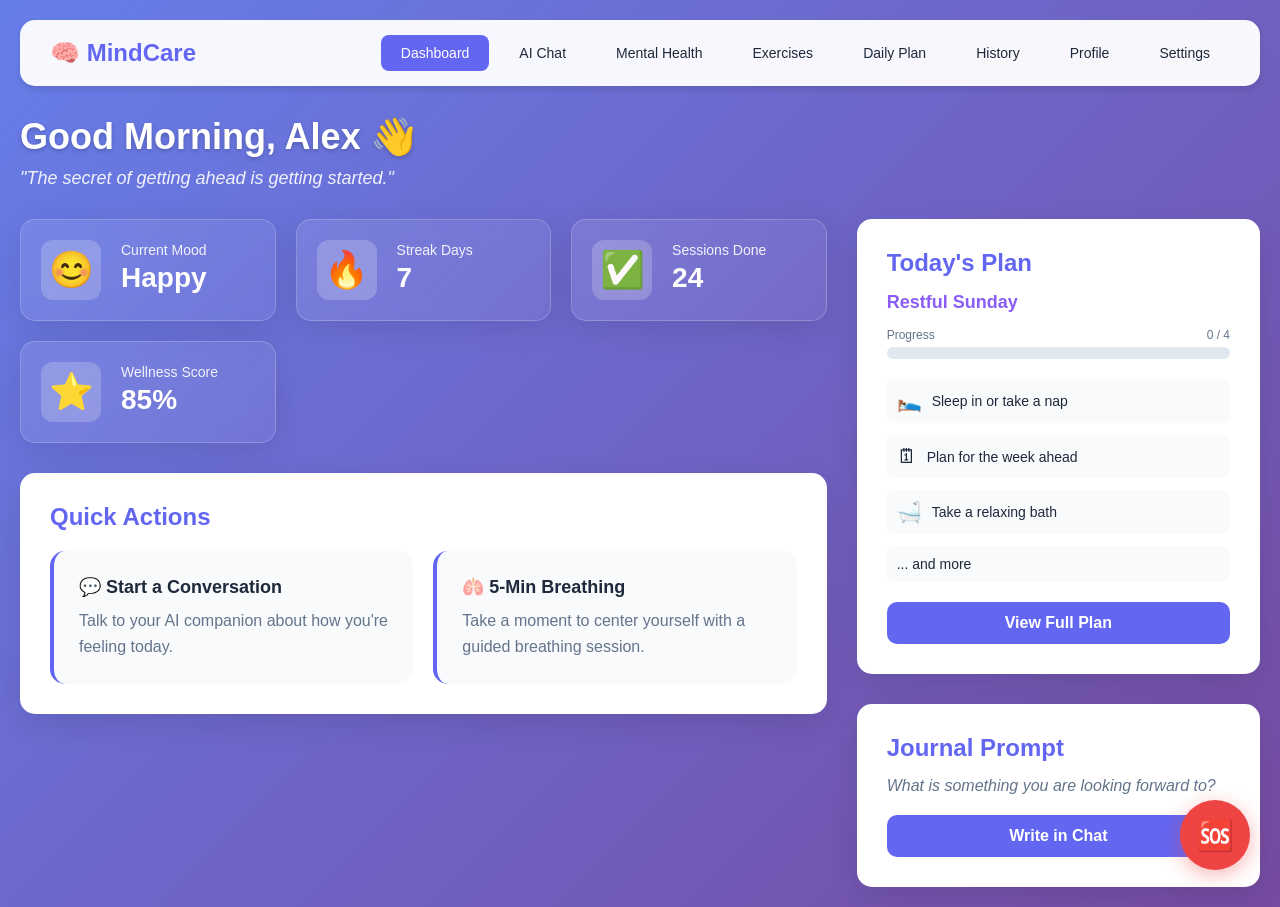
==== index.html @ 003b3bda "first commmit" ====
<!DOCTYPE html>
<html lang="en">
<head>
    <meta charset="UTF-8">
    <meta name="viewport" content="width=device-width, initial-scale=1.0">
    <title>MindCare - AI Mental Health Companion</title>
    <link rel="stylesheet" href="styles.css">
</head>
<body>
    <div class="container">
        <nav>
            <div class="logo">🧠 MindCare</div>
            <div class="nav-links">
                <button class="nav-btn active" onclick="MindCare.showPage('dashboard', this)">Dashboard</button>
                <button class="nav-btn" onclick="MindCare.showPage('chat', this)">AI Chat</button>
                <button class="nav-btn" onclick="MindCare.showPage('mental-health', this)">Mental Health</button>
                <button class="nav-btn" onclick="MindCare.showPage('exercises', this)">Exercises</button>
                <button class="nav-btn" onclick="MindCare.showPage('workout', this)">Daily Plan</button>
                <button class="nav-btn" onclick="MindCare.showPage('history', this)">History</button>
                <button class="nav-btn" onclick="MindCare.showPage('profile', this)">Profile</button>
                <button class="nav-btn" onclick="MindCare.showPage('settings', this)">Settings</button>
            </div>
        </nav>

        <div id="dashboard" class="page active">
            <div class="dashboard-header">
                <h1 id="dynamic-greeting">Welcome Back, <span id="dashboard-username">Alex</span>! 👋</h1>
                <p id="daily-quote" class="daily-quote">"The best way to predict the future is to create it."</p>
            </div>
        
            <div class="dashboard-grid">
                <div class="dashboard-main-content">
                    <div class="stats-grid">
                        <div class="stat-card">
                            <div class="stat-icon">😊</div>
                            <div>
                                <div class="stat-label">Current Mood</div>
                                <div class="stat-value">Happy</div>
                            </div>
                        </div>
                        <div class="stat-card">
                            <div class="stat-icon">🔥</div>
                            <div>
                                <div class="stat-label">Streak Days</div>
                                <div class="stat-value">7</div>
                            </div>
                        </div>
                        <div class="stat-card">
                            <div class="stat-icon">✅</div>
                            <div>
                                <div class="stat-label">Sessions Done</div>
                                <div class="stat-value">24</div>
                            </div>
                        </div>
                        <div class="stat-card">
                             <div class="stat-icon">⭐</div>
                            <div>
                                <div class="stat-label">Wellness Score</div>
                                <div class="stat-value">85%</div>
                            </div>
                        </div>
                    </div>
        
                    <div class="content-card">
                        <h2>Quick Actions</h2>
                        <div class="exercise-grid">
                            <div class="exercise-card" onclick="MindCare.showPage('chat', document.querySelector('.nav-btn[onclick*=\'chat\']'))">
                                <h3>💬 Start a Conversation</h3>
                                <p>Talk to your AI companion about how you're feeling today.</p>
                            </div>
                            <div class="exercise-card" onclick="MindCare.startBreathing()">
                                <h3>🫁 5-Min Breathing</h3>
                                <p>Take a moment to center yourself with a guided breathing session.</p>
                            </div>
                        </div>
                    </div>
                </div>
        
                <div class="dashboard-sidebar">
                    <div class="content-card" id="dashboard-plan-card">
                        <h2>Today's Plan</h2>
                        <div id="dashboard-plan-content">
                            <p>Loading your plan for today...</p>
                        </div>
                        <button class="btn" style="width: 100%; margin-top: 20px;" onclick="MindCare.showPage('workout', document.querySelector('.nav-btn[onclick*=\'workout\']'))">View Full Plan</button>
                    </div>
                    
                    <div class="content-card">
                        <h2>Journal Prompt</h2>
                        <p id="journal-prompt" style="color: var(--text-light); font-style: italic; margin-bottom: 20px;">What's one small thing that brought you joy today?</p>
                        <button class="btn" style="width: 100%;" onclick="MindCare.showPage('chat', document.querySelector('.nav-btn[onclick*=\'chat\']'))">Write in Chat</button>
                    </div>
                </div>
            </div>
        </div>

        <div id="chat" class="page">
            <div class="content-card">
                <h1>Chat with AI Companion 💭</h1>
                <div class="chat-container">
                    <div class="chat-messages" id="chatMessages">
                        <div class="message ai">
                            Hello! I'm your AI mental health companion. I'm here to listen and support you. How are you feeling today?
                        </div>
                    </div>
                    <div class="chat-input-container">
                        <input type="text" class="chat-input" id="chatInput" placeholder="Type your message..." onkeypress="MindCare.handleKeyPress(event)">
                        <button class="send-btn" onclick="MindCare.sendMessage()">Send</button>
                    </div>
                </div>
            </div>
        </div>

        <div id="mental-health" class="page">
            <div class="content-card">
                <h1>Mental Health Tracker 🧠</h1>
                
                <h2>How are you feeling today?</h2>
                <div class="mood-selector">
                    <button class="mood-btn" onclick="MindCare.selectMood(this, 'Great')" title="Great">😄</button>
                    <button class="mood-btn" onclick="MindCare.selectMood(this, 'Good')" title="Good">😊</button>
                    <button class="mood-btn" onclick="MindCare.selectMood(this, 'Okay')" title="Okay">😐</button>
                    <button class="mood-btn" onclick="MindCare.selectMood(this, 'Not Good')" title="Not Good">😔</button>
                    <button class="mood-btn" onclick="MindCare.selectMood(this, 'Terrible')" title="Terrible">😢</button>
                </div>

                <div id="moodResponse" style="margin-top: 20px; padding: 20px; background: var(--bg-light); border-radius: 10px; display: none; transition: all 0.3s;">
                    <h3 id="moodResponseTitle"></h3>
                    <p id="moodResponseText"></p>
                </div>

                <h2 style="margin-top: 40px;">Common Mental Health Issues</h2>
                <div class="exercise-grid">
                    <div class="exercise-card">
                        <h3>😰 Anxiety</h3>
                        <p>Feeling nervous, restless, or tense? Learn breathing techniques and grounding exercises to manage anxiety symptoms.</p>
                        <button class="btn" style="margin-top: 15px;" onclick="MindCare.showPage('exercises', document.querySelector('.nav-btn[onclick*=\'exercises\']'))">View Exercises</button>
                    </div>
                    <div class="exercise-card">
                        <h3>😔 Depression</h3>
                        <p>Experiencing persistent sadness or loss of interest? Discover mood-lifting activities and positive affirmations.</p>
                        <button class="btn" style="margin-top: 15px;" onclick="MindCare.showPage('exercises', document.querySelector('.nav-btn[onclick*=\'exercises\']'))">View Exercises</button>
                    </div>
                    <div class="exercise-card">
                        <h3>😣 Stress</h3>
                        <p>Feeling overwhelmed? Practice stress-reduction techniques including meditation and progressive muscle relaxation.</p>
                        <button class="btn" style="margin-top: 15px;" onclick="MindCare.showPage('exercises', document.querySelector('.nav-btn[onclick*=\'exercises\']'))">View Exercises</button>
                    </div>
                    <div class="exercise-card">
                        <h3>😴 Sleep Issues</h3>
                        <p>Trouble sleeping? Try our guided sleep meditations and learn healthy sleep hygiene habits.</p>
                        <button class="btn" style="margin-top: 15px;" onclick="MindCare.showPage('exercises', document.querySelector('.nav-btn[onclick*=\'exercises\']'))">View Exercises</button>
                    </div>
                </div>
            </div>
        </div>

        <div id="exercises" class="page">
            <div class="content-card">
                <h1>Relaxation Exercises 🧘</h1>
                <p style="color: var(--text-light); margin-bottom: 30px;">Practice these exercises to improve your mental wellbeing</p>

                <div class="exercise-grid">
                    <div class="exercise-card">
                        <h3>🫁 Deep Breathing (4-7-8)</h3>
                        <p>Inhale for 4 seconds, hold for 7 seconds, exhale for 8 seconds. Repeat 4 times to activate your parasympathetic nervous system and reduce stress.</p>
                        <button class="btn" style="margin-top: 15px;" onclick="MindCare.startBreathing()">Start Exercise</button>
                    </div>
                    <div class="exercise-card">
                        <h3>🧘 Progressive Muscle Relaxation</h3>
                        <p>Tense and relax each muscle group from toes to head. Hold tension for 5 seconds, then release. Notice the difference between tension and relaxation.</p>
                        <button class="btn" style="margin-top: 15px;" onclick="alert('Starting Progressive Muscle Relaxation...')">Start Exercise</button>
                    </div>
                    <div class="exercise-card">
                        <h3>🎵 Music Therapy</h3>
                        <p>Listen to calming music (60-80 BPM). Classical, nature sounds, or ambient music can lower cortisol levels and improve mood.</p>
                        <button class="btn" style="margin-top: 15px;" onclick="alert('Playing calming music...')">Play Music</button>
                    </div>
                    <div class="exercise-card">
                        <h3>📝 Journaling</h3>
                        <p>Write your thoughts and feelings for 10-15 minutes. Express emotions freely without judgment to gain clarity and reduce anxiety.</p>
                        <button class="btn" style="margin-top: 15px;" onclick="alert('Opening your journal...')">Open Journal</button>
                    </div>
                    <div class="exercise-card">
                        <h3>🧘‍♀ Guided Meditation</h3>
                        <p>Follow a 10-minute guided meditation focusing on mindfulness and present moment awareness. Reduces stress and improves emotional regulation.</p>
                        <button class="btn" style="margin-top: 15px;" onclick="alert('Starting Guided Meditation...')">Start Meditation</button>
                    </div>
                    <div class="exercise-card">
                        <h3>🌟 5-4-3-2-1 Grounding</h3>
                        <p>Identify 5 things you see, 4 you can touch, 3 you hear, 2 you smell, 1 you taste. Brings awareness to the present moment during anxiety.</p>
                        <button class="btn" style="margin-top: 15px;" onclick="alert('Starting 5-4-3-2-1 Grounding exercise...')">Start Exercise</button>
                    </div>
                    <div class="exercise-card">
                        <h3>🙏 Gratitude Practice</h3>
                        <p>List 3 things you're grateful for today. Regular gratitude practice increases happiness and reduces depressive symptoms.</p>
                        <button class="btn" style="margin-top: 15px;" onclick="alert('Opening Gratitude Journal...')">Write Gratitude</button>
                    </div>
                    <div class="exercise-card">
                        <h3>🚶 Walking Meditation</h3>
                        <p>Take a mindful walk focusing on each step, your breath, and surroundings. Combines physical movement with mental clarity.</p>
                        <button class="btn" style="margin-top: 15px;" onclick="alert('Starting Walking Meditation...')">Start Walking</button>
                    </div>
                    <div class="exercise-card">
                        <h3>🎨 Art Therapy</h3>
                        <p>Express emotions through drawing, coloring, or painting. No artistic skill needed - focus on the process, not the product.</p>
                        <button class="btn" style="margin-top: 15px;" onclick="alert('Opening digital canvas...')">Open Canvas</button>
                    </div>
                </div>
            </div>
        </div>

        <div id="workout" class="page">
            <div class="content-card">
                <h1>7-Day Wellness Plan 📅</h1>
                <p style="color: var(--text-light); margin-bottom: 30px;">A comprehensive daily routine for mental and physical health. Check off tasks as you complete them!</p>
        
                <div class="day-selector" id="daySelector">
                    </div>
        
                <div class="plan-content" id="planContent">
                    </div>
            </div>
        </div>
        
        <div id="history" class="page">
            <div class="content-card">
                <h1>Your Wellness Journey 📜</h1>
                <p style="color: var(--text-light); margin-bottom: 30px;">Review your logged moods, completed exercises, and chat sessions.</p>

                <div class="history-filters">
                    <button class="filter-btn active" onclick="MindCare.filterHistory('all', this)">All</button>
                    <button class="filter-btn" onclick="MindCare.filterHistory('mood', this)">Mood Entries</button>
                    <button class="filter-btn" onclick="MindCare.filterHistory('session', this)">AI Sessions</button>
                    <button class="filter-btn" onclick="MindCare.filterHistory('exercise', this)">Exercises</button>
                </div>

                <div class="history-log" id="historyLog">
                    <div class="history-item" data-category="mood">
                        <div class="history-icon">😔</div>
                        <div class="history-details">
                            <p><strong>Mood Logged:</strong> Not Good</p>
                            <p class="history-timestamp">October 3, 2025 - 8:30 PM</p>
                        </div>
                    </div>
                    <div class="history-item" data-category="exercise">
                        <div class="history-icon">🎨</div>
                        <div class="history-details">
                            <p><strong>Exercise Completed:</strong> Art Therapy</p>
                            <p class="history-timestamp">October 2, 2025 - 7:15 PM</p>
                        </div>
                    </div>
                    <div class="history-item" data-category="session">
                        <div class="history-icon">💬</div>
                        <div class="history-details">
                            <p><strong>AI Chat Session</strong></p>
                            <p class="history-timestamp">October 2, 2025 - 9:10 AM</p>
                        </div>
                    </div>
                    <div class="history-item" data-category="mood">
                        <div class="history-icon">😊</div>
                        <div class="history-details">
                            <p><strong>Mood Logged:</strong> Good</p>
                            <p class="history-timestamp">October 2, 2025 - 9:00 AM</p>
                        </div>
                    </div>
                    <div class="history-item" data-category="exercise">
                        <div class="history-icon">🫁</div>
                        <div class="history-details">
                            <p><strong>Exercise Completed:</strong> Deep Breathing</p>
                            <p class="history-timestamp">October 1, 2025 - 8:05 PM</p>
                        </div>
                    </div>
                    <div class="history-item" data-category="mood">
                        <div class="history-icon">😐</div>
                        <div class="history-details">
                            <p><strong>Mood Logged:</strong> Okay</p>
                            <p class="history-timestamp">October 1, 2025 - 1:20 PM</p>
                        </div>
                    </div>
                    <div class="history-item" data-category="session">
                        <div class="history-icon">💬</div>
                        <div class="history-details">
                            <p><strong>AI Chat Session</strong></p>
                            <p class="history-timestamp">September 30, 2025 - 10:00 PM</p>
                        </div>
                    </div>
                </div>
            </div>
        </div>

        <div id="profile" class="page">
             <div class="content-card">
                 <h1>Your Wellness Profile ✨</h1>
                 <div class="profile-grid">
                        <div class="profile-left-column">
                            <div class="profile-card profile-main">
                                <div class="profile-avatar-wrapper" onclick="MindCare.openModal('avatarModal')">
                                    <div class="profile-avatar" id="profileAvatar">A</div>
                                </div>
                                <div class="editable-container">
                                    <h2 id="profile-name-container"><span id="profile-name">Alex Doe</span></h2>
                                    <span class="edit-icon" onclick="MindCare.toggleEdit('profile-name')">✏</span>
                                </div>
                                <div class="editable-container">
                                    <p id="profile-status-container"><span id="profile-status">"Striving for balance and peace."</span></p>
                                    <span class="edit-icon" onclick="MindCare.toggleEdit('profile-status')">✏</span>
                                </div>
                            </div>
                            <div class="profile-card">
                                 <h3>My Wellness Goals</h3>
                                 <ul class="goal-list" id="goalList">
                                 </ul>
                                 <div class="goal-input-container">
                                     <input type="text" id="newGoalInput" class="editable-input" placeholder="Add a new goal...">
                                     <button id="addGoalBtn" onclick="MindCare.addGoal()">Add</button>
                                 </div>
                            </div>
                        </div>
                        <div class="profile-right-column">
                             <div class="profile-card">
                                 <h3>Statistics</h3>
                                 <div class="profile-stats">
                                     <div class="stat-item">
                                         <div class="icon">🔥</div>
                                         <div class="value">7 Days</div>
                                         <div class="label">Current Streak</div>
                                     </div>
                                     <div class="stat-item">
                                         <div class="icon">✅</div>
                                         <div class="value">24</div>
                                         <div class="label">Sessions Done</div>
                                     </div>
                                     <div class="stat-item">
                                         <div class="icon">⭐</div>
                                         <div class="value">85%</div>
                                         <div class="label">Wellness Score</div>
                                     </div>
                                     <div class="stat-item">
                                         <div class="icon">📅</div>
                                         <div class="value">Jul 2025</div>
                                         <div class="label">Member Since</div>
                                     </div>
                                 </div>
                             </div>
                             <div class="profile-card">
                                 <h3>Mood Trend (Last 7 Days)</h3>
                                 <div class="mood-chart-container">
                                     <div class="mood-chart-bar"><div style="height: 80%;"></div><span class="label">Mon</span></div>
                                     <div class="mood-chart-bar"><div style="height: 60%;"></div><span class="label">Tue</span></div>
                                     <div class="mood-chart-bar"><div style="height: 70%;"></div><span class="label">Wed</span></div>
                                     <div class="mood-chart-bar"><div style="height: 90%;"></div><span class="label">Thu</span></div>
                                     <div class="mood-chart-bar"><div style="height: 50%;"></div><span class="label">Fri</span></div>
                                     <div class="mood-chart-bar"><div style="height: 75%;"></div><span class="label">Sat</span></div>
                                     <div class="mood-chart-bar"><div style="height: 85%;"></div><span class="label">Sun</span></div>
                                 </div>
                             </div>
                             <div class="profile-card">
                                 <h3>Achievements</h3>
                                 <div class="achievements-grid">
                                     <div class="achievement" title="Completed your first session!">
                                         <div class="icon">🎉</div>
                                         <div class="label">First Step</div>
                                     </div>
                                     <div class="achievement" title="Maintained a 7-day streak!">
                                         <div class="icon">🔥</div>
                                         <div class="label">On Fire</div>
                                     </div>
                                     <div class="achievement" title="Completed 10 meditation exercises">
                                         <div class="icon">🧘</div>
                                         <div class="label">Zen Master</div>
                                     </div>
                                     <div class="achievement locked" title="Log your mood for 30 days straight">
                                         <div class="icon">📅</div>
                                         <div class="label">Consistent</div>
                                     </div>
                                     <div class="achievement locked" title="Chat with the AI 25 times">
                                         <div class="icon">💬</div>
                                         <div class="label">Chatterbox</div>
                                     </div>
                                 </div>
                             </div>
                        </div>
                 </div>
             </div>
        </div>

        <div id="settings" class="page">
            <div class="content-card">
                <h1>Settings ⚙</h1>

                <div class="settings-section">
                    <h2>Appearance</h2>
                    <div class="setting-item">
                        <span>Dark Mode</span>
                        <div id="darkModeToggle" class="toggle-switch"></div>
                    </div>
                </div>

                <div class="settings-section">
                    <h2>Notifications</h2>
                    <div class="setting-item">
                        <span>Daily Reminders</span>
                        <div class="toggle-switch active"></div>
                    </div>
                    <div class="setting-item">
                        <span>Weekly Summary</span>
                        <div class="toggle-switch"></div>
                    </div>
                    <div class="setting-item">
                        <span>Mood Check-ins</span>
                        <div class="toggle-switch active"></div>
                    </div>
                </div>

                <div class="settings-section">
                    <h2>Account</h2>
                    <div class="setting-item">
                        <a href="#" class="btn">Change Password</a>
                        <a href="#" class="btn btn-danger">Delete Account</a>
                    </div>
                </div>
            </div>
        </div>
    </div>

    <button class="emergency-btn" onclick="MindCare.openModal('emergencyModal')">🆘</button>

    <div id="emergencyModal" class="modal">
        <div class="modal-content">
            <button class="modal-close" onclick="MindCare.closeModal('emergencyModal')">&times;</button>
            <h2>Emergency Contacts</h2>
            <p style="color: var(--text-light);">If you are in a crisis, please reach out to a professional immediately.</p>
            <div class="contact-list">
                <div class="contact-item">
                    <span>National Suicide Prevention Lifeline</span>
                    <a href="tel:988" class="btn">Call 988</a>
                </div>
                <div class="contact-item">
                    <span>Crisis Text Line</span>
                    <a href="sms:741741" class="btn">Text HOME to 741741</a>
                </div>
                <div class="contact-item">
                    <span>Your Emergency Contact</span>
                    <a href="tel:123-456-7890" class="btn btn-secondary">Call Jane Doe</a>
                </div>
            </div>
            <button class="btn btn-danger" onclick="MindCare.closeModal('emergencyModal')">I'm Okay, Close This</button>
        </div>
    </div>

    <div id="breathingModal" class="modal">
        <div class="modal-content">
            <button class="modal-close" onclick="MindCare.closeBreathingModal()">&times;</button>
            <h2>Guided Breathing</h2>
            <div class="breathing-circle">
                <span id="breathingText">Get Ready...</span>
            </div>
            <div class="breathing-instruction" id="breathingInstruction">
                Follow the animation to guide your breath.
            </div>
        </div>
    </div>

    <div id="avatarModal" class="modal">
        <div class="modal-content">
            <button class="modal-close" onclick="MindCare.closeModal('avatarModal')">&times;</button>
            <h2 style="color:var(--primary)">Choose Your Avatar</h2>
            <div class="avatar-selector">
                <span class="avatar-option" onclick="MindCare.selectAvatar('😊')">😊</span>
                <span class="avatar-option" onclick="MindCare.selectAvatar('😎')">😎</span>
                <span class="avatar-option" onclick="MindCare.selectAvatar('🧘')">🧘</span>
                <span class="avatar-option" onclick="MindCare.selectAvatar('✨')">✨</span>
                <span class="avatar-option" onclick="MindCare.selectAvatar('🚀')">🚀</span>
                <span class="avatar-option" onclick="MindCare.selectAvatar('❤')">❤</span>
                <span class="avatar-option" onclick="MindCare.selectAvatar('🧠')">🧠</span>
                <span class="avatar-option" onclick="MindCare.selectAvatar('A')">A</span>
            </div>
        </div>
    </div>

    <script src="app.js"></script>
</body>
</html>
---- styles.css ----
* {
    margin: 0;
    padding: 0;
    box-sizing: border-box;
}

:root {
    --primary: #6366f1;
    --primary-dark: #4f46e5;
    --secondary: #8b5cf6;
    --bg-light: #f8fafc;
    --bg-white: #ffffff;
    --text-dark: #1e293b;
    --text-light: #64748b;
    --border: #e2e8f0;
    --success: #10b981;
    --warning: #f59e0b;
    --danger: #ef4444;
}

body {
    font-family: 'Segoe UI', Tahoma, Geneva, Verdana, sans-serif;
    background: linear-gradient(135deg, #667eea 0%, #764ba2 100%);
    min-height: 100vh;
    color: var(--text-dark);
    transition: background 0.3s ease-in-out;
}

/* --- Dark Mode Styles --- */
body.dark-mode {
    --bg-light: #1e293b;
    --bg-white: #334155;
    --text-dark: #f8fafc;
    --text-light: #94a3b8;
    --border: #475569;
    background: linear-gradient(135deg, #1e2749 0%, #2a1d44 100%);
}

body.dark-mode nav {
    background: rgba(30, 41, 59, 0.9);
}

body.dark-mode .content-card,
body.dark-mode .message.ai,
body.dark-mode .chat-input-container,
body.dark-mode .mood-btn,
body.dark-mode .history-icon,
body.dark-mode .activity-list li,
body.dark-mode .modal-content,
body.dark-mode .profile-card,
body.dark-mode .achievement,
body.dark-mode .goal-item,
body.dark-mode .goal-input-container,
body.dark-mode .avatar-option,
body.dark-mode .mood-chart-bar > div {
    background: var(--bg-white);
}
/* --- End Dark Mode Styles --- */


.container {
    max-width: 1400px;
    margin: 0 auto;
    padding: 20px;
}

/* Navigation */
nav {
    background: rgba(255, 255, 255, 0.95);
    backdrop-filter: blur(10px);
    padding: 15px 30px;
    border-radius: 15px;
    margin-bottom: 30px;
    box-shadow: 0 4px 6px rgba(0, 0, 0, 0.1);
    display: flex;
    justify-content: space-between;
    align-items: center;
    flex-wrap: wrap;
    transition: background 0.3s;
}

.logo {
    font-size: 24px;
    font-weight: bold;
    color: var(--primary);
    display: flex;
    align-items: center;
    gap: 10px;
}

.nav-links {
    display: flex;
    gap: 10px;
    flex-wrap: wrap;
}

.nav-btn {
    padding: 10px 20px;
    background: transparent;
    border: none;
    border-radius: 8px;
    cursor: pointer;
    font-size: 14px;
    transition: all 0.3s;
    color: var(--text-dark);
}

.nav-btn:hover, .nav-btn.active {
    background: var(--primary);
    color: white;
}

/* Page Content */
.page {
    display: none;
    animation: fadeIn 0.5s;
}

.page.active {
    display: block;
}

@keyframes fadeIn {
    from { opacity: 0; transform: translateY(20px); }
    to { opacity: 1; transform: translateY(0); }
}

.content-card {
    background: white;
    border-radius: 15px;
    padding: 30px;
    box-shadow: 0 10px 30px rgba(0, 0, 0, 0.1);
    margin-bottom: 20px;
    transition: background 0.3s;
}

.content-card h1 {
    color: var(--primary);
    margin-bottom: 20px;
    font-size: 32px;
}

h2 {
    color: var(--primary);
    margin-bottom: 15px;
    font-size: 24px;
}

h3 {
    color: var(--text-dark);
    margin-bottom: 10px;
    font-size: 18px;
}

/* --- NEW & UPDATED Dashboard Styles --- */
.dashboard-header {
    margin-bottom: 30px;
}
#dynamic-greeting {
    color: var(--bg-white);
    font-size: 36px;
    font-weight: 700;
    text-shadow: 0 2px 4px rgba(0,0,0,0.2);
}
.daily-quote {
    color: var(--bg-white);
    opacity: 0.9;
    font-size: 18px;
    margin-top: 10px;
    font-style: italic;
}
.dashboard-grid {
    display: grid;
    grid-template-columns: 2fr 1fr;
    gap: 30px;
}
.dashboard-main-content {
    display: flex;
    flex-direction: column;
    gap: 30px;
}
.dashboard-sidebar {
    display: flex;
    flex-direction: column;
    gap: 30px;
}
/* No margin on the last card in sidebar */
.dashboard-sidebar .content-card {
    margin-bottom: 0;
}

.stats-grid {
    display: grid;
    grid-template-columns: repeat(auto-fit, minmax(200px, 1fr));
    gap: 20px;
}

.stat-card {
    display: flex;
    align-items: center;
    gap: 20px;
    color: white;
    padding: 20px;
    border-radius: 15px;
    background: linear-gradient(135deg, rgba(255,255,255,0.1), rgba(255,255,255,0.05));
    backdrop-filter: blur(10px);
    border: 1px solid rgba(255,255,255,0.2);
    box-shadow: 0 8px 32px 0 rgba(0,0,0,0.1);
}
.stat-icon {
    font-size: 36px;
    background: rgba(255,255,255,0.2);
    width: 60px;
    height: 60px;
    border-radius: 12px;
    display: flex;
    align-items: center;
    justify-content: center;
    flex-shrink: 0;
}
.stat-value {
    font-size: 28px;
    font-weight: bold;
    margin: 4px 0;
}
.stat-label {
    font-size: 14px;
    opacity: 0.9;
}
    
#dashboard-plan-content h3 {
    font-size: 18px;
    color: var(--secondary);
    margin: 0 0 15px 0;
}
.dashboard-task-list {
    list-style: none;
    padding: 0;
    display: flex;
    flex-direction: column;
    gap: 12px;
}
.dashboard-task-item {
    display: flex;
    align-items: center;
    gap: 10px;
    padding: 10px;
    background: var(--bg-light);
    border-radius: 8px;
    font-size: 14px;
    color: var(--text-dark);
}
.dashboard-task-item.completed {
    opacity: 0.6;
    text-decoration: line-through;
}
.dashboard-task-item .icon {
    font-size: 20px;
}
/* --- END NEW Dashboard Styles --- */

/* Chat Interface */
.chat-container {
    height: 500px;
    display: flex;
    flex-direction: column;
    background: var(--bg-light);
    border-radius: 15px;
    overflow: hidden;
    transition: background 0.3s;
}

.chat-messages {
    flex: 1;
    overflow-y: auto;
    padding: 20px;
    display: flex;
    flex-direction: column;
    gap: 15px;
}

.message {
    max-width: 70%;
    padding: 15px;
    border-radius: 15px;
    animation: slideIn 0.3s;
}

@keyframes slideIn {
    from { opacity: 0; transform: translateX(-20px); }
    to { opacity: 1; transform: translateX(0); }
}

.message.user {
    align-self: flex-end;
    background: var(--primary);
    color: white;
    border-bottom-right-radius: 5px;
}

.message.ai {
    align-self: flex-start;
    background: white;
    color: var(--text-dark);
    border-bottom-left-radius: 5px;
    box-shadow: 0 2px 4px rgba(0, 0, 0, 0.1);
    transition: background 0.3s, color 0.3s;
}

.chat-input-container {
    padding: 20px;
    background: white;
    border-top: 1px solid var(--border);
    display: flex;
    gap: 10px;
    transition: background 0.3s, border-color 0.3s;
}

.chat-input {
    flex: 1;
    padding: 12px;
    border: 2px solid var(--border);
    border-radius: 10px;
    font-size: 14px;
    outline: none;
    transition: all 0.3s;
    background: transparent;
    color: var(--text-dark);
}

.chat-input:focus {
    border-color: var(--primary);
}

.send-btn {
    padding: 12px 30px;
    background: var(--primary);
    color: white;
    border: none;
    border-radius: 10px;
    cursor: pointer;
    font-weight: bold;
    transition: all 0.3s;
}

.send-btn:hover {
    background: var(--primary-dark);
    transform: scale(1.05);
}

/* Mood Tracker */
.mood-selector {
    display: flex;
    justify-content: space-around;
    margin: 20px 0;
    flex-wrap: wrap;
    gap: 15px;
}

.mood-btn {
    padding: 15px 25px;
    font-size: 40px;
    background: white;
    border: 3px solid var(--border);
    border-radius: 50%;
    cursor: pointer;
    transition: all 0.3s;
    width: 80px;
    height: 80px;
    display: flex;
    align-items: center;
    justify-content: center;
}

.mood-btn:hover {
    transform: scale(1.1);
    border-color: var(--primary);
}

.mood-btn.selected {
    border-color: var(--primary);
    background: var(--primary);
    transform: scale(1.1);
}
    
/* Exercises */
.exercise-grid {
    display: grid;
    grid-template-columns: repeat(auto-fit, minmax(300px, 1fr));
    gap: 20px;
    margin-top: 20px;
}

.exercise-card {
    background: var(--bg-light);
    padding: 25px;
    border-radius: 15px;
    border-left: 4px solid var(--primary);
    transition: all 0.3s;
    cursor: pointer;
}

.exercise-card:hover {
    transform: translateY(-5px);
    box-shadow: 0 5px 15px rgba(0, 0, 0, 0.1);
}

.exercise-card h3 {
    margin-bottom: 10px;
}

.exercise-card p {
    color: var(--text-light);
    line-height: 1.6;
}

/* --- UPDATED Interactive Workout Plan --- */
.day-selector {
    display: flex;
    justify-content: center;
    gap: 10px;
    margin-bottom: 25px;
    flex-wrap: wrap;
}

.day-btn {
    padding: 10px 15px;
    font-size: 14px;
    font-weight: 600;
    border: 2px solid var(--border);
    background: var(--bg-light);
    color: var(--text-dark);
    border-radius: 8px;
    cursor: pointer;
    transition: all 0.3s ease;
}

.day-btn:hover {
    border-color: var(--primary);
    color: var(--primary);
}

.day-btn.active {
    background: var(--primary);
    border-color: var(--primary);
    color: white;
    transform: translateY(-2px);
    box-shadow: 0 4px 10px rgba(99, 102, 241, 0.3);
}

.day-plan {
    display: none;
    animation: fadeIn 0.5s;
}

.day-plan.active {
    display: block;
}

.day-plan h3 {
    text-align: center;
    margin-bottom: 10px;
    color: var(--secondary);
    font-size: 22px;
}

.progress-container {
    margin-bottom: 20px;
}

.progress-label {
    display: flex;
    justify-content: space-between;
    font-size: 12px;
    color: var(--text-light);
    margin-bottom: 5px;
}

.progress-bar {
    width: 100%;
    height: 12px;
    background: var(--border);
    border-radius: 6px;
    overflow: hidden;
}

.progress-bar-fill {
    width: 0%;
    height: 100%;
    background: linear-gradient(90deg, var(--primary), var(--secondary));
    border-radius: 6px;
    transition: width 0.5s ease-in-out;
}

.interactive-activity-list {
    list-style: none;
    padding: 0;
}

.interactive-activity-list li {
    display: flex;
    align-items: center;
    gap: 15px;
    padding: 15px;
    background: var(--bg-light);
    border-radius: 10px;
    margin-bottom: 10px;
    transition: all 0.3s ease;
    border-left: 4px solid transparent;
}

body.dark-mode .interactive-activity-list li {
    background: var(--bg-white);
}

.interactive-activity-list li.completed {
    opacity: 0.6;
    border-left-color: var(--success);
}

.interactive-activity-list li.completed label {
    text-decoration: line-through;
    color: var(--text-light);
}

.activity-checkbox {
    width: 20px;
    height: 20px;
    accent-color: var(--primary);
    flex-shrink: 0;
    cursor: pointer;
}

.activity-details {
    flex-grow: 1;
    display: flex;
    justify-content: space-between;
    align-items: center;
    flex-wrap: wrap;
    gap: 10px;
}

.activity-details label {
    color: var(--text-dark);
    font-size: 16px;
    cursor: pointer;
    display: flex;
    align-items: center;
}

.activity-details .icon {
    font-size: 22px;
    margin-right: 10px;
}

.activity-duration {
    font-size: 14px;
    color: var(--text-light);
    background: var(--border);
    padding: 4px 8px;
    border-radius: 6px;
    flex-shrink: 0;
}

body.dark-mode .activity-duration {
    background: #475569;
}

/* History Page */
.history-filters {
    display: flex;
    gap: 10px;
    margin-bottom: 25px;
    flex-wrap: wrap;
}

.filter-btn {
    padding: 10px 20px;
    background: var(--bg-light);
    border: 2px solid var(--border);
    color: var(--text-dark);
    border-radius: 8px;
    cursor: pointer;
    font-size: 14px;
    transition: all 0.3s;
}
    
.filter-btn:hover {
    border-color: var(--primary);
    color: var(--primary);
}

.filter-btn.active {
    background: var(--primary);
    color: white;
    border-color: var(--primary);
}

.history-log {
    display: grid;
    gap: 15px;
}

.history-item {
    display: flex;
    align-items: center;
    gap: 20px;
    padding: 20px;
    background: var(--bg-light);
    border-radius: 10px;
    transition: opacity 0.3s ease-in-out;
}

.history-icon {
    font-size: 28px;
    background: white;
    width: 60px;
    height: 60px;
    border-radius: 50%;
    display: flex;
    align-items: center;
    justify-content: center;
    box-shadow: 0 2px 4px rgba(0,0,0,0.05);
    transition: background 0.3s;
}

.history-details p {
    margin: 0;
}

.history-details .history-timestamp {
    font-size: 12px;
    color: var(--text-light);
    margin-top: 4px;
}

/* --- Updated Profile Page Styles --- */
.profile-grid {
    display: grid;
    grid-template-columns: repeat(auto-fit, minmax(350px, 1fr));
    gap: 30px;
}

.profile-card {
    background: var(--bg-light);
    border-radius: 15px;
    padding: 25px;
}
    
.profile-main {
    text-align: center;
    margin-bottom: 20px;
}

.profile-avatar-wrapper {
    position: relative;
    width: 120px;
    height: 120px;
    margin: 0 auto 20px;
    cursor: pointer;
}

.profile-avatar {
    width: 100%;
    height: 100%;
    background: linear-gradient(135deg, var(--primary), var(--secondary));
    border-radius: 50%;
    display: flex;
    align-items: center;
    justify-content: center;
    font-size: 48px;
    color: white;
    transition: transform 0.3s;
}

.profile-avatar-wrapper:hover .profile-avatar {
    transform: scale(1.05);
}

.profile-avatar-wrapper::after {
    content: '✏';
    position: absolute;
    bottom: 5px;
    right: 5px;
    width: 30px;
    height: 30px;
    background: white;
    border-radius: 50%;
    display: flex;
    align-items: center;
    justify-content: center;
    font-size: 16px;
    box-shadow: 0 2px 4px rgba(0,0,0,0.1);
    opacity: 0;
    transition: opacity 0.3s;
}

.profile-avatar-wrapper:hover::after {
    opacity: 1;
}
    
.editable-container {
    display: flex;
    align-items: center;
    justify-content: center;
    gap: 10px;
}
    
.edit-icon {
    cursor: pointer;
    color: var(--text-light);
    font-size: 16px;
    transition: color 0.3s;
}
    
.edit-icon:hover {
    color: var(--primary);
}
    
.editable-input {
    font-size: inherit;
    font-weight: inherit;
    color: var(--text-dark);
    background: rgba(128, 128, 128, 0.1);
    border: 1px solid var(--border);
    border-radius: 5px;
    padding: 5px;
    text-align: center;
}
    
#profile-name { font-size: 28px; font-weight: bold; color: var(--text-dark); margin-bottom: 5px; }
#profile-status { font-size: 16px; color: var(--text-light); }

.profile-stats {
    display: grid;
    grid-template-columns: 1fr 1fr;
    gap: 15px;
    margin-top: 20px;
}
    
.stat-item {
    text-align: center;
}
    
.stat-item .icon { font-size: 24px; color: var(--primary); }
.stat-item .value { font-size: 20px; font-weight: bold; color: var(--text-dark); }
.stat-item .label { font-size: 12px; color: var(--text-light); }
    
.achievements-grid {
    display: grid;
    grid-template-columns: repeat(auto-fit, minmax(80px, 1fr));
    gap: 15px;
}
    
.achievement {
    text-align: center;
    padding: 15px;
    background: white;
    border-radius: 10px;
}
    
.achievement .icon { font-size: 32px; }
.achievement .label { font-size: 12px; margin-top: 5px; color: var(--text-light); }
.achievement.locked { filter: grayscale(1); opacity: 0.6; }
    
.mood-chart-container {
    display: flex;
    justify-content: space-around;
    align-items: flex-end;
    height: 120px;
    padding: 10px;
}
    
.mood-chart-bar {
    width: 30px;
    text-align: center;
}
    
.mood-chart-bar > div {
    background: var(--primary);
    border-radius: 5px 5px 0 0;
    transition: height 0.5s ease-out;
}
    
.mood-chart-bar .label {
    font-size: 12px;
    color: var(--text-light);
    margin-top: 5px;
}

.goal-list { list-style: none; padding: 0; }
.goal-item {
    display: flex;
    align-items: center;
    gap: 10px;
    padding: 12px;
    margin-bottom: 8px;
    background: white;
    border-radius: 8px;
}
.goal-item input[type="checkbox"] { width: 20px; height: 20px; accent-color: var(--primary); }
.goal-item label { flex: 1; color: var(--text-dark); }
.goal-item.completed label { text-decoration: line-through; color: var(--text-light); }
.goal-input-container {
    display: flex;
    gap: 10px;
    margin-top: 20px;
}
#newGoalInput {
    flex: 1; padding: 10px; border: 2px solid var(--border);
    border-radius: 8px; background: transparent; color: var(--text-dark);
}
#addGoalBtn {
    padding: 10px 15px; background: var(--primary); color: white; border: none;
    border-radius: 8px; cursor: pointer; font-weight: bold;
}
    
.avatar-selector {
    display: flex;
    flex-wrap: wrap;
    gap: 15px;
    justify-content: center;
    margin-top: 20px;
}
    
.avatar-option {
    font-size: 40px;
    cursor: pointer;
    padding: 10px;
    border-radius: 50%;
    transition: transform 0.2s, background-color 0.2s;
}
    
.avatar-option:hover {
    transform: scale(1.2);
    background-color: var(--bg-light);
}
/* --- End Profile Page Styles --- */

/* Settings */
.settings-section {
    margin-bottom: 30px;
}

.setting-item {
    display: flex;
    justify-content: space-between;
    align-items: center;
    padding: 20px;
    background: var(--bg-light);
    border-radius: 10px;
    margin-bottom: 15px;
}

.toggle-switch {
    position: relative;
    width: 60px;
    height: 30px;
    background: var(--border);
    border-radius: 15px;
    cursor: pointer;
    transition: all 0.3s;
}

.toggle-switch.active {
    background: var(--primary);
}

.toggle-switch::after {
    content: '';
    position: absolute;
    width: 24px;
    height: 24px;
    background: white;
    border-radius: 50%;
    top: 3px;
    left: 3px;
    transition: all 0.3s;
}

.toggle-switch.active::after {
    left: 33px;
}

/* Buttons */
.btn {
    padding: 12px 30px;
    background: var(--primary);
    color: white;
    border: none;
    border-radius: 10px;
    cursor: pointer;
    font-size: 16px;
    font-weight: 600;
    transition: all 0.3s;
    display: inline-block;
    text-align: center;
}

.btn:hover {
    background: var(--primary-dark);
    transform: translateY(-2px);
    box-shadow: 0 5px 15px rgba(99, 102, 241, 0.3);
}

.btn-secondary {
    background: var(--text-light);
}

.btn-secondary:hover {
    background: var(--text-dark);
}

.btn-danger {
    background: var(--danger);
}

.btn-danger:hover {
    background: #dc2626;
}

/* Emergency Contact Button */
.emergency-btn {
    position: fixed;
    bottom: 30px;
    right: 30px;
    width: 70px;
    height: 70px;
    background: var(--danger);
    color: white;
    border: none;
    border-radius: 50%;
    font-size: 30px;
    cursor: pointer;
    box-shadow: 0 5px 20px rgba(239, 68, 68, 0.4);
    transition: all 0.3s;
    z-index: 1000;
    display: flex;
    align-items: center;
    justify-content: center;
}

.emergency-btn:hover {
    transform: scale(1.1);
    box-shadow: 0 8px 30px rgba(239, 68, 68, 0.6);
}

/* Modal */
.modal {
    display: none;
    position: fixed;
    top: 0;
    left: 0;
    width: 100%;
    height: 100%;
    background: rgba(0, 0, 0, 0.7);
    z-index: 2000;
    align-items: center;
    justify-content: center;
    backdrop-filter: blur(5px);
}

.modal.active {
    display: flex;
}

.modal-content {
    background: white;
    padding: 40px;
    border-radius: 20px;
    max-width: 500px;
    width: 90%;
    text-align: center;
    animation: modalSlideIn 0.3s;
    position: relative;
    transition: background 0.3s;
}
.modal-close {
    position: absolute;
    top: 15px;
    right: 15px;
    font-size: 24px;
    color: var(--text-light);
    cursor: pointer;
    border: none;
    background: transparent;
}

@keyframes modalSlideIn {
    from { transform: translateY(-50px); opacity: 0; }
    to { transform: translateY(0); opacity: 1; }
}

.modal-content h2 {
    color: var(--danger);
    margin-bottom: 20px;
}

.contact-list {
    text-align: left;
    margin: 20px 0;
}

.contact-item {
    padding: 15px;
    background: var(--bg-light);
    border-radius: 10px;
    margin-bottom: 10px;
    display: flex;
    justify-content: space-between;
    align-items: center;
}

/* Breathing Exercise */
.breathing-circle {
    width: 200px;
    height: 200px;
    border-radius: 50%;
    background: linear-gradient(135deg, var(--primary), var(--secondary));
    margin: 30px auto;
    display: flex;
    align-items: center;
    justify-content: center;
    color: white;
    font-size: 24px;
    font-weight: bold;
    animation: breathe 8s infinite ease-in-out;
}

@keyframes breathe {
    0%, 100% { transform: scale(0.9); opacity: 0.8; }
    50% { transform: scale(1.2); opacity: 1; }
}


.breathing-instruction {
    text-align: center;
    font-size: 20px;
    color: var(--text-dark);
    margin-top: 20px;
    font-weight: bold;
    height: 30px;
}

/* Responsive */
@media (max-width: 1024px) {
    .dashboard-grid {
        grid-template-columns: 1fr;
    }
}
    
@media (max-width: 768px) {
    nav {
        justify-content: center;
    }
    .logo {
        width: 100%;
        justify-content: center;
        margin-bottom: 15px;
    }
    .nav-links {
        width: 100%;
        justify-content: center;
        gap: 5px;
    }
    .nav-btn {
        padding: 8px 12px;
        font-size: 12px;
    }
    .stats-grid, .profile-grid {
        grid-template-columns: 1fr;
    }
    .mood-selector {
        justify-content: center;
    }
    .message {
        max-width: 85%;
    }
    #dynamic-greeting {
        font-size: 28px;
    }
    .daily-quote {
        font-size: 16px;
    }
}
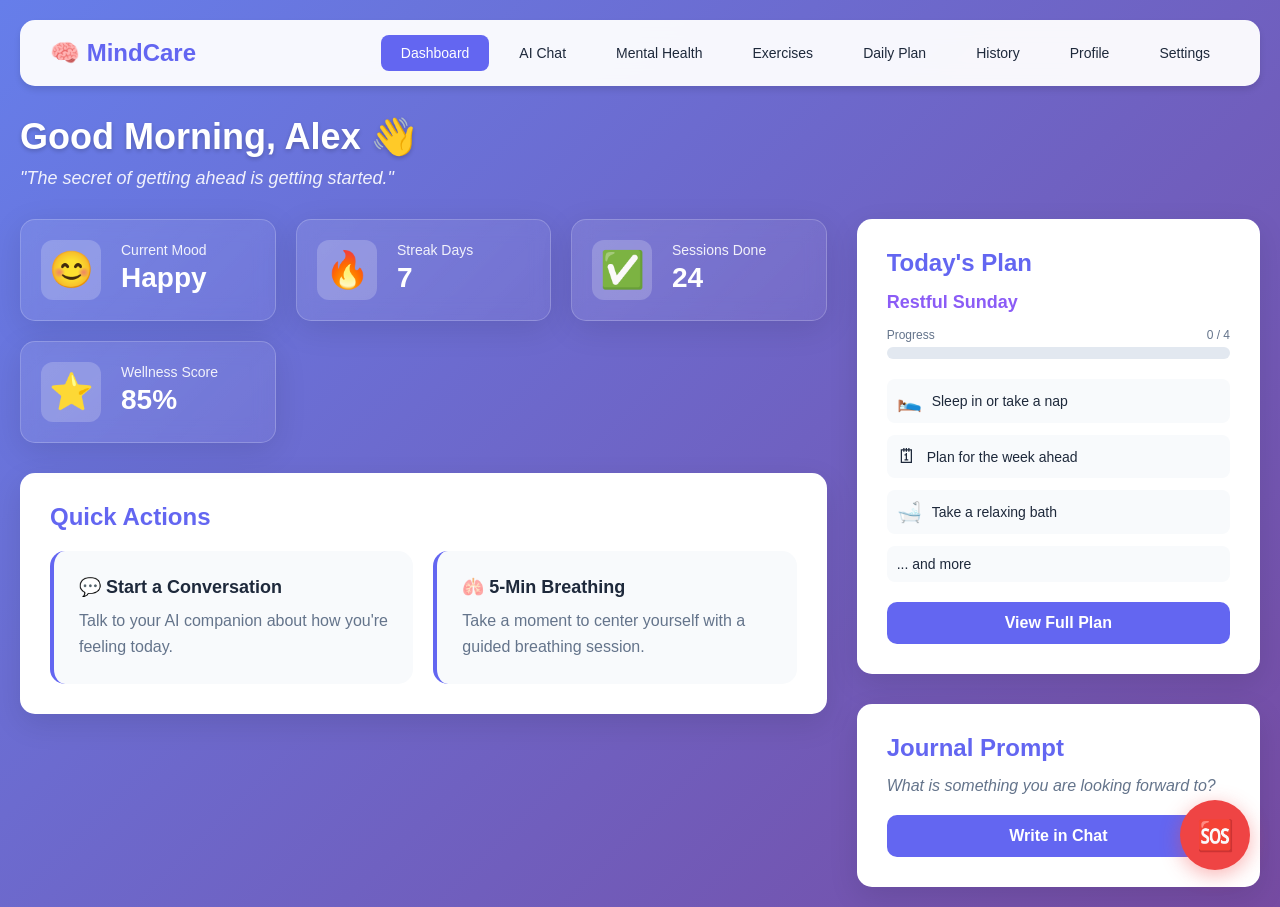
==== commit 72f76f54: "Improve index.html with helpful QOL comments" ====
--- a/index.html
+++ b/index.html
@@ -7,7 +7,11 @@
     <link rel="stylesheet" href="styles.css">
 </head>
 <body>
+    
     <div class="container">
+
+<!-- App navigation (JS-based, no real routing) -->
+
         <nav>
             <div class="logo">🧠 MindCare</div>
             <div class="nav-links">
@@ -22,6 +26,10 @@
             </div>
         </nav>
 
+<!-- Dashboard
+     Summary view with placeholder user data
+-->
+
         <div id="dashboard" class="page active">
             <div class="dashboard-header">
                 <h1 id="dynamic-greeting">Welcome Back, <span id="dashboard-username">Alex</span>! 👋</h1>
@@ -94,6 +102,10 @@
             </div>
         </div>
 
+<!-- AI Chat
+     Chat UI with fake / static responses
+-->
+
         <div id="chat" class="page">
             <div class="content-card">
                 <h1>Chat with AI Companion 💭</h1>
@@ -110,6 +122,10 @@
                 </div>
             </div>
         </div>
+
+<!-- Mental Health Tracker
+     Frontend-only mood selection
+-->
 
         <div id="mental-health" class="page">
             <div class="content-card">
@@ -155,6 +171,10 @@
             </div>
         </div>
 
+<!-- Exercises Library
+     Static wellness activities
+-->
+
         <div id="exercises" class="page">
             <div class="content-card">
                 <h1>Relaxation Exercises 🧘</h1>
@@ -209,6 +229,10 @@
                 </div>
             </div>
         </div>
+
+<!-- Daily Wellness Plan
+     Content generated via JavaScript
+-->
 
         <div id="workout" class="page">
             <div class="content-card">
@@ -222,7 +246,12 @@
                     </div>
             </div>
         </div>
-        
+
+
+<!-- Activity History
+     Placeholder entries only
+-->
+
         <div id="history" class="page">
             <div class="content-card">
                 <h1>Your Wellness Journey 📜</h1>
@@ -288,6 +317,10 @@
                 </div>
             </div>
         </div>
+
+        <!-- User Profile
+      Local / mock user data
+        -->
 
         <div id="profile" class="page">
              <div class="content-card">
@@ -385,6 +418,10 @@
              </div>
         </div>
 
+<!-- Settings
+     Dark mode works, others are visual only
+-->
+
         <div id="settings" class="page">
             <div class="content-card">
                 <h1>Settings ⚙</h1>
@@ -423,7 +460,8 @@
             </div>
         </div>
     </div>
-
+    
+<!-- Modals (emergency, breathing, avatar) -->
     <button class="emergency-btn" onclick="MindCare.openModal('emergencyModal')">🆘</button>
 
     <div id="emergencyModal" class="modal">
